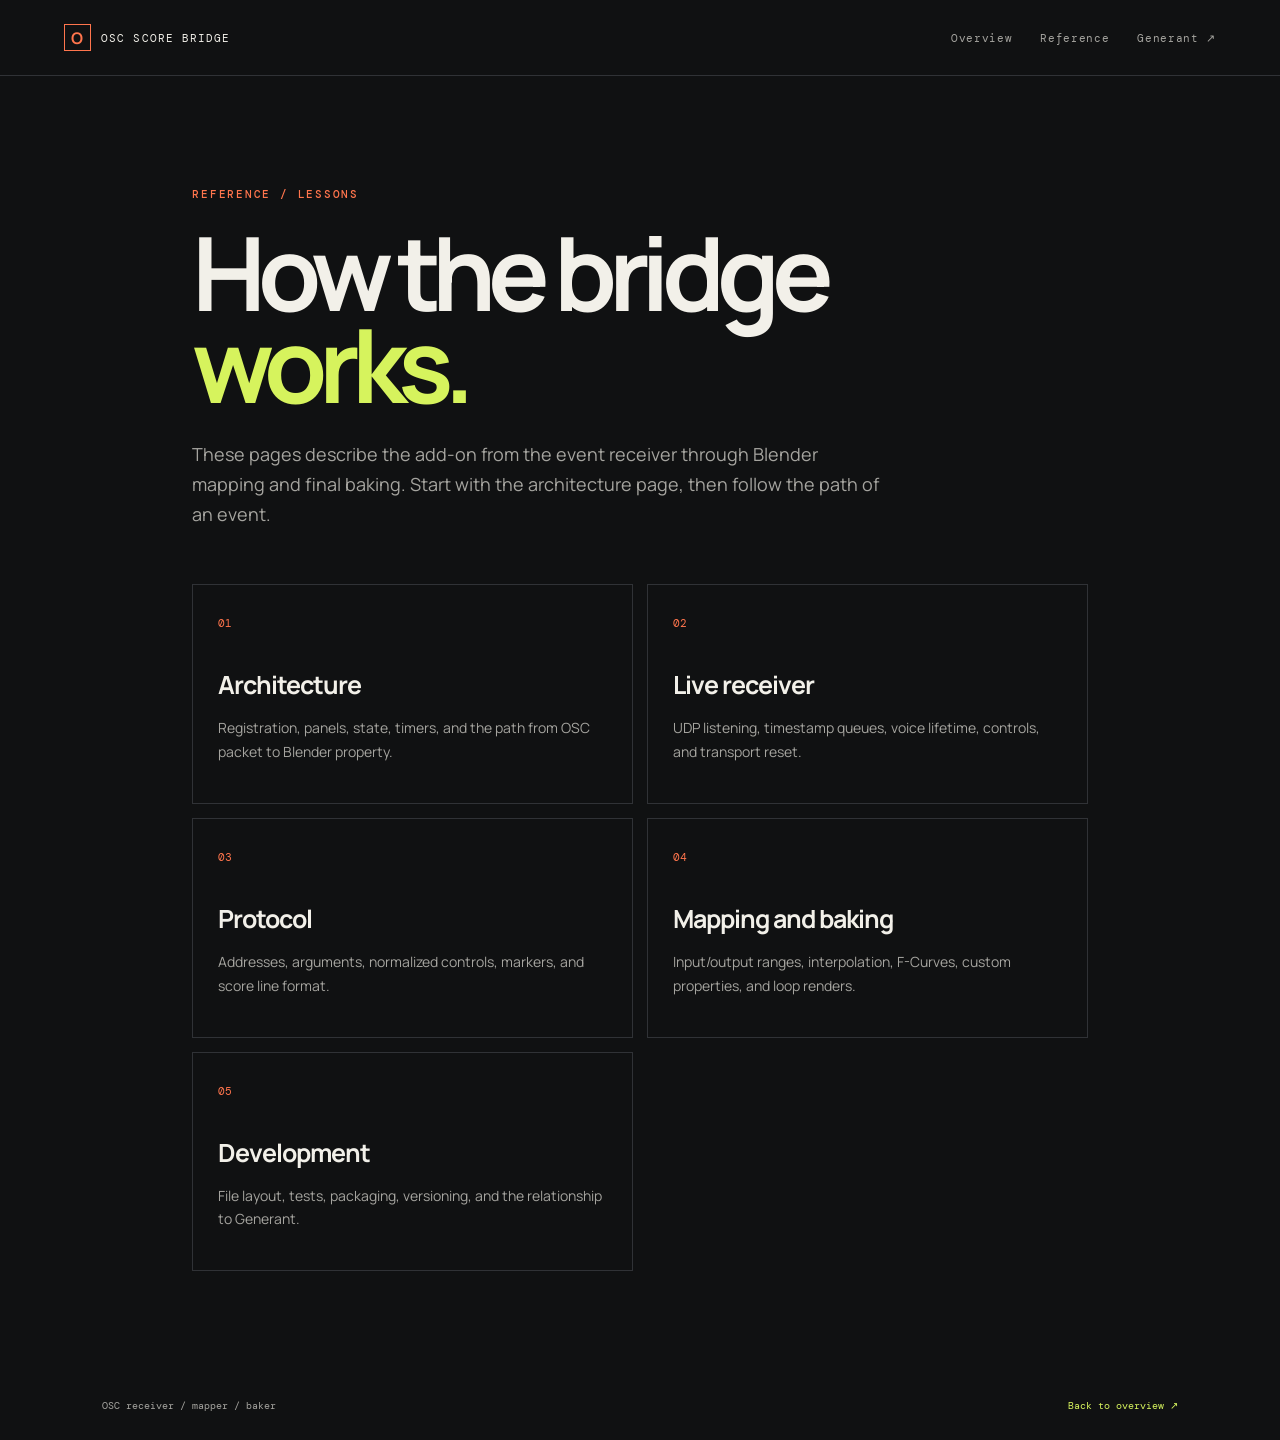
==== docs/reference/index.html @ 331026e8 "Add bridge reference and lessons pages" ====
<!doctype html><html lang="en"><head><meta charset="utf-8"><meta name="viewport" content="width=device-width,initial-scale=1"><title>OSC Score Bridge / Reference</title><link rel="stylesheet" href="../styles.css"><link rel="stylesheet" href="reference.css"></head><body>
<header class="nav"><a class="brand" href="../index.html"><span class="brand-mark">O</span> OSC SCORE BRIDGE</a><nav><a href="../index.html">Overview</a><a href="index.html">Reference</a><a href="https://mxjxn.github.io/Generant/">Generant ↗</a></nav></header>
<main class="reference"><p class="eyebrow">REFERENCE / LESSONS</p><h1>How the bridge<br><em>works.</em></h1><p class="intro">These pages describe the add-on from the event receiver through Blender mapping and final baking. Start with the architecture page, then follow the path of an event.</p><div class="ref-grid"><a href="architecture.html"><span>01</span><h2>Architecture</h2><p>Registration, panels, state, timers, and the path from OSC packet to Blender property.</p></a><a href="live.html"><span>02</span><h2>Live receiver</h2><p>UDP listening, timestamp queues, voice lifetime, controls, and transport reset.</p></a><a href="protocol.html"><span>03</span><h2>Protocol</h2><p>Addresses, arguments, normalized controls, markers, and score line format.</p></a><a href="baking.html"><span>04</span><h2>Mapping and baking</h2><p>Input/output ranges, interpolation, F-Curves, custom properties, and loop renders.</p></a><a href="development.html"><span>05</span><h2>Development</h2><p>File layout, tests, packaging, versioning, and the relationship to Generant.</p></a></div></main><footer><span>OSC receiver / mapper / baker</span><a href="../index.html">Back to overview ↗</a></footer></body></html>
---- docs/styles.css ----
@import url('https://fonts.googleapis.com/css2?family=DM+Mono:wght@400;500&family=Manrope:wght@400;500;600;700;800&display=swap');
:root{--ink:#f2f0e9;--muted:#a5a49f;--bg:#101112;--line:#303236;--acid:#d6f35d;--violet:#8e75ff;--orange:#ff754d}*{box-sizing:border-box}html{scroll-behavior:smooth}body{margin:0;background:var(--bg);color:var(--ink);font-family:Manrope,system-ui,sans-serif}a{color:inherit;text-decoration:none}.nav{height:76px;display:flex;align-items:center;justify-content:space-between;padding:0 5vw;border-bottom:1px solid var(--line);font:11px 'DM Mono',monospace;letter-spacing:.06em}.brand{display:flex;align-items:center;gap:10px;letter-spacing:.1em}.brand-mark{display:grid;place-items:center;width:27px;height:27px;border:1px solid var(--orange);color:var(--orange);font:700 16px Manrope}.nav nav{display:flex;gap:28px;color:var(--muted)}.nav nav a:hover,footer a:hover,.text-link:hover{color:var(--orange)}.nav-cta{color:var(--acid)}.hero{padding:130px 12vw 140px;border-bottom:1px solid var(--line);background:radial-gradient(circle at 78% 42%,#2d1c2b 0,#171719 26%,var(--bg) 65%)}.eyebrow,.kicker{color:var(--orange);font:500 11px 'DM Mono',monospace;letter-spacing:.16em}.hero h1{font-size:clamp(56px,9vw,126px);line-height:.9;letter-spacing:-.08em;margin:25px 0 30px}.hero h1 em{color:var(--acid);font-style:normal}.lede{max-width:650px;color:var(--muted);font-size:19px;line-height:1.6}.actions{display:flex;gap:12px;margin-top:34px}.button{display:inline-flex;padding:14px 18px;border:1px solid var(--line);font:11px 'DM Mono',monospace}.button.primary{background:var(--orange);border-color:var(--orange);color:#1c1110}.button:hover{border-color:var(--orange)}.port{margin-top:70px;color:var(--muted);font:11px 'DM Mono',monospace}.port strong{color:var(--acid);font-weight:400}.section{padding:110px 12vw;border-bottom:1px solid var(--line)}.relation-grid{display:grid;grid-template-columns:1fr 130px 1fr;align-items:stretch;margin-top:28px}.system-card{border:1px solid var(--line);padding:28px;min-height:250px}.system-card.bridge{border-color:#765b4f}.system-card.generant{border-color:#778d48}.system-card span,.number{color:var(--orange);font:11px 'DM Mono',monospace}.system-card h2,.columns h2,.protocol-grid h2,.install-grid h2{font-size:clamp(28px,3vw,44px);letter-spacing:-.06em;line-height:1;margin:44px 0 14px}.system-card p,.columns p,.protocol-grid p,.install-grid p{color:var(--muted);line-height:1.7;font-size:14px}.system-card a,.text-link{display:inline-block;margin-top:18px;color:var(--acid);font:11px 'DM Mono',monospace;border-bottom:1px solid var(--acid);padding-bottom:6px}.connector{display:flex;align-items:center;justify-content:center;gap:9px}.connector i{height:1px;width:30px;background:var(--violet)}.connector b{font:11px 'DM Mono',monospace;color:var(--violet);font-weight:400}.columns{display:grid;grid-template-columns:repeat(3,1fr);gap:18px;margin-top:28px}.columns article{border-top:1px solid var(--line);padding:22px 5px}.columns h2{font-size:30px;margin-top:40px}.protocol{background:#14131a}.protocol-grid,.install-grid{display:grid;grid-template-columns:1fr 1fr;gap:10vw;align-items:center;margin-top:22px}.protocol-grid h2,.install-grid h2{margin-top:0}pre,.code{padding:22px;background:#0b0c0d;border:1px solid var(--line);overflow:auto;color:var(--acid);font:12px/2 'DM Mono',monospace}.code span{color:var(--orange)}footer{display:flex;justify-content:space-between;align-items:center;padding:28px 12vw;color:var(--muted);font:10px 'DM Mono',monospace}footer a{color:var(--acid)}@media(max-width:800px){.nav{padding:0 6vw}.nav nav{display:none}.hero,.section{padding-left:6vw;padding-right:6vw}.hero{padding-top:90px;padding-bottom:90px}.relation-grid,.protocol-grid,.install-grid{grid-template-columns:1fr}.connector{padding:18px 0}.columns{grid-template-columns:1fr}footer{padding:25px 6vw;gap:14px;flex-wrap:wrap}}
---- docs/reference/reference.css ----
.reference{max-width:1100px;margin:0 auto;padding:100px 8vw}.reference h1{font-size:clamp(52px,8vw,104px);line-height:.9;letter-spacing:-.08em;margin:25px 0 30px}.reference h1 em{color:var(--acid);font-style:normal}.reference .intro{max-width:700px;color:var(--muted);font-size:18px;line-height:1.65}.ref-grid{display:grid;grid-template-columns:repeat(2,1fr);gap:14px;margin-top:55px}.ref-grid a{border:1px solid var(--line);padding:25px;min-height:190px}.ref-grid a:hover{border-color:var(--orange)}.ref-grid span,.article .eyebrow{color:var(--orange);font:11px 'DM Mono',monospace}.ref-grid h2{font-size:25px;letter-spacing:-.04em;margin:35px 0 12px}.ref-grid p,.article p,.article li{color:var(--muted);font-size:14px;line-height:1.7}.article{max-width:900px}.article h2{font-size:27px;letter-spacing:-.04em;margin:55px 0 12px}.article strong{color:var(--ink);font-weight:500}.diagram{display:flex;flex-wrap:wrap;align-items:center;gap:10px;margin:35px 0;padding:25px;border:1px solid var(--line);color:var(--acid);font:12px 'DM Mono',monospace}.diagram b{color:var(--orange);font-weight:400}.article table{width:100%;border-collapse:collapse;margin:25px 0;color:var(--muted);font:12px 'DM Mono',monospace}.article th,.article td{border:1px solid var(--line);padding:12px;text-align:left}.article th{color:var(--orange);font-weight:400}.article pre{padding:22px;background:#0b0c0d;border:1px solid var(--line);overflow:auto;color:var(--acid);font:12px/2 'DM Mono',monospace}.next-link{display:inline-block;margin-top:35px;color:var(--acid);font:11px 'DM Mono',monospace;border-bottom:1px solid var(--acid);padding-bottom:7px}footer{padding-left:8vw;padding-right:8vw}@media(max-width:800px){.reference{padding:75px 6vw}.ref-grid{grid-template-columns:1fr}.article table{font-size:10px}.article th,.article td{padding:8px}}
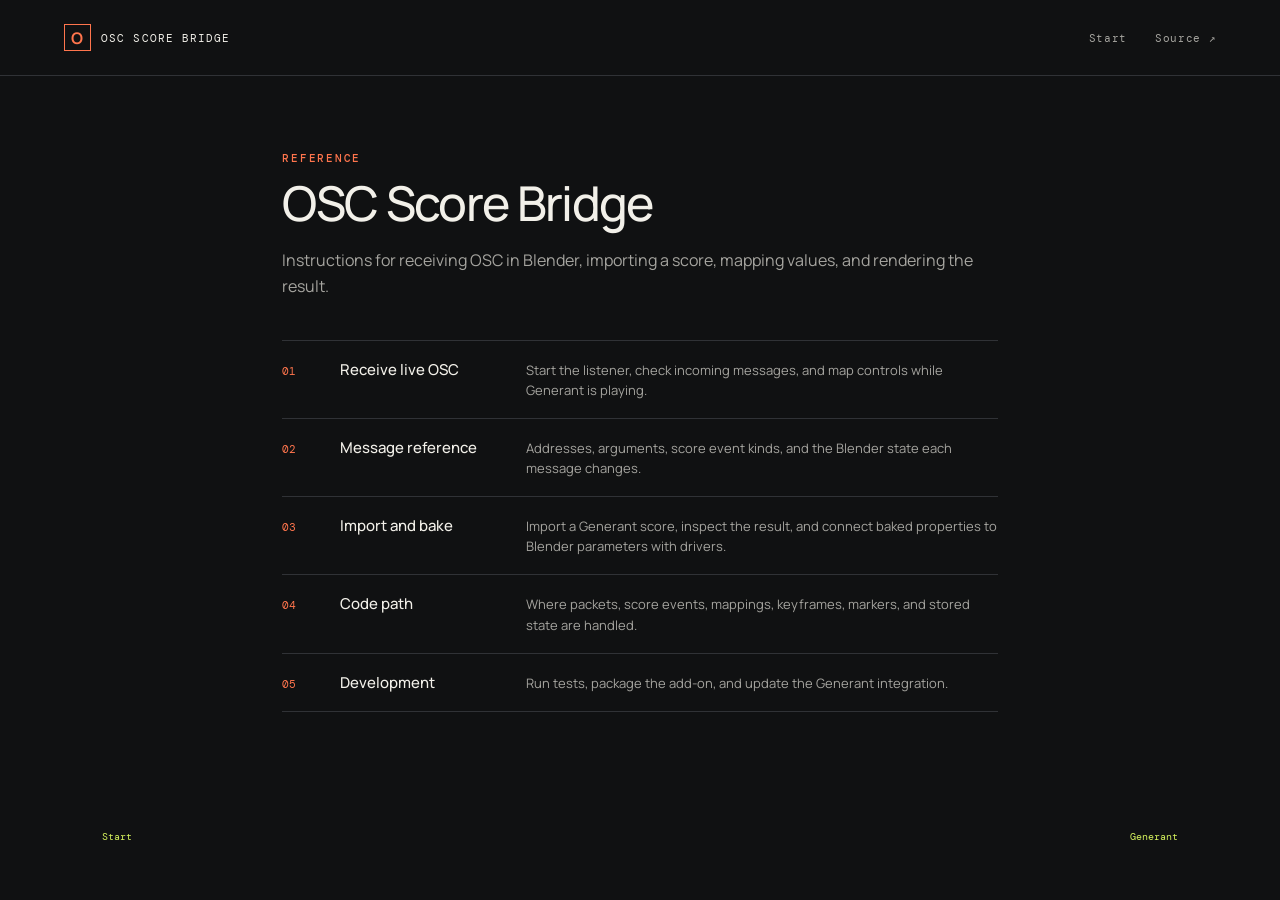
==== commit 1f2499ae: "Rewrite OSC Bridge pages as procedural reference" ====
--- a/docs/reference/index.html
+++ b/docs/reference/index.html
@@ -1,3 +1,11 @@
-<!doctype html><html lang="en"><head><meta charset="utf-8"><meta name="viewport" content="width=device-width,initial-scale=1"><title>OSC Score Bridge / Reference</title><link rel="stylesheet" href="../styles.css"><link rel="stylesheet" href="reference.css"></head><body>
-<header class="nav"><a class="brand" href="../index.html"><span class="brand-mark">O</span> OSC SCORE BRIDGE</a><nav><a href="../index.html">Overview</a><a href="index.html">Reference</a><a href="https://mxjxn.github.io/Generant/">Generant ↗</a></nav></header>
-<main class="reference"><p class="eyebrow">REFERENCE / LESSONS</p><h1>How the bridge<br><em>works.</em></h1><p class="intro">These pages describe the add-on from the event receiver through Blender mapping and final baking. Start with the architecture page, then follow the path of an event.</p><div class="ref-grid"><a href="architecture.html"><span>01</span><h2>Architecture</h2><p>Registration, panels, state, timers, and the path from OSC packet to Blender property.</p></a><a href="live.html"><span>02</span><h2>Live receiver</h2><p>UDP listening, timestamp queues, voice lifetime, controls, and transport reset.</p></a><a href="protocol.html"><span>03</span><h2>Protocol</h2><p>Addresses, arguments, normalized controls, markers, and score line format.</p></a><a href="baking.html"><span>04</span><h2>Mapping and baking</h2><p>Input/output ranges, interpolation, F-Curves, custom properties, and loop renders.</p></a><a href="development.html"><span>05</span><h2>Development</h2><p>File layout, tests, packaging, versioning, and the relationship to Generant.</p></a></div></main><footer><span>OSC receiver / mapper / baker</span><a href="../index.html">Back to overview ↗</a></footer></body></html>
+<!doctype html>
+<html lang="en"><head><meta charset="utf-8"><meta name="viewport" content="width=device-width,initial-scale=1"><title>OSC Score Bridge reference</title><link rel="stylesheet" href="../styles.css"><link rel="stylesheet" href="reference.css"></head>
+<body><header class="nav"><a class="brand" href="../index.html"><span class="brand-mark">O</span> OSC SCORE BRIDGE</a><nav><a href="../index.html">Start</a><a href="https://github.com/mxjxn/osc-score-bridge">Source ↗</a></nav></header>
+<main class="reference"><p class="eyebrow">REFERENCE</p><h1>OSC Score Bridge</h1><p class="intro">Instructions for receiving OSC in Blender, importing a score, mapping values, and rendering the result.</p>
+<div class="ref-list">
+  <a href="live.html"><span>01</span><b>Receive live OSC</b><p>Start the listener, check incoming messages, and map controls while Generant is playing.</p></a>
+  <a href="protocol.html"><span>02</span><b>Message reference</b><p>Addresses, arguments, score event kinds, and the Blender state each message changes.</p></a>
+  <a href="baking.html"><span>03</span><b>Import and bake</b><p>Import a Generant score, inspect the result, and connect baked properties to Blender parameters with drivers.</p></a>
+  <a href="architecture.html"><span>04</span><b>Code path</b><p>Where packets, score events, mappings, keyframes, markers, and stored state are handled.</p></a>
+  <a href="development.html"><span>05</span><b>Development</b><p>Run tests, package the add-on, and update the Generant integration.</p></a>
+</div></main><footer><a href="../index.html">Start</a><a href="https://mxjxn.github.io/Generant/">Generant</a></footer></body></html>
--- a/docs/reference/reference.css
+++ b/docs/reference/reference.css
@@ -1 +1 @@
-.reference{max-width:1100px;margin:0 auto;padding:100px 8vw}.reference h1{font-size:clamp(52px,8vw,104px);line-height:.9;letter-spacing:-.08em;margin:25px 0 30px}.reference h1 em{color:var(--acid);font-style:normal}.reference .intro{max-width:700px;color:var(--muted);font-size:18px;line-height:1.65}.ref-grid{display:grid;grid-template-columns:repeat(2,1fr);gap:14px;margin-top:55px}.ref-grid a{border:1px solid var(--line);padding:25px;min-height:190px}.ref-grid a:hover{border-color:var(--orange)}.ref-grid span,.article .eyebrow{color:var(--orange);font:11px 'DM Mono',monospace}.ref-grid h2{font-size:25px;letter-spacing:-.04em;margin:35px 0 12px}.ref-grid p,.article p,.article li{color:var(--muted);font-size:14px;line-height:1.7}.article{max-width:900px}.article h2{font-size:27px;letter-spacing:-.04em;margin:55px 0 12px}.article strong{color:var(--ink);font-weight:500}.diagram{display:flex;flex-wrap:wrap;align-items:center;gap:10px;margin:35px 0;padding:25px;border:1px solid var(--line);color:var(--acid);font:12px 'DM Mono',monospace}.diagram b{color:var(--orange);font-weight:400}.article table{width:100%;border-collapse:collapse;margin:25px 0;color:var(--muted);font:12px 'DM Mono',monospace}.article th,.article td{border:1px solid var(--line);padding:12px;text-align:left}.article th{color:var(--orange);font-weight:400}.article pre{padding:22px;background:#0b0c0d;border:1px solid var(--line);overflow:auto;color:var(--acid);font:12px/2 'DM Mono',monospace}.next-link{display:inline-block;margin-top:35px;color:var(--acid);font:11px 'DM Mono',monospace;border-bottom:1px solid var(--acid);padding-bottom:7px}footer{padding-left:8vw;padding-right:8vw}@media(max-width:800px){.reference{padding:75px 6vw}.ref-grid{grid-template-columns:1fr}.article table{font-size:10px}.article th,.article td{padding:8px}}
+.reference{max-width:920px;margin:0 auto;padding:64px 8vw 90px}.reference h1{font-size:clamp(32px,5vw,48px);line-height:1.08;letter-spacing:-.035em;margin:12px 0 18px;font-weight:500}.reference .intro{max-width:760px;color:var(--muted);font-size:16px;line-height:1.65}.ref-list{margin-top:40px;border-top:1px solid var(--line)}.ref-list a{display:grid;grid-template-columns:42px 170px 1fr;gap:16px;padding:18px 0;border-bottom:1px solid var(--line);align-items:baseline}.ref-list a:hover{color:var(--orange)}.ref-list span{color:var(--orange);font:11px 'DM Mono',monospace}.ref-list b{font-size:15px;font-weight:500}.ref-list p{margin:0;color:var(--muted);font-size:13px;line-height:1.55}.article{max-width:920px}.article .eyebrow{color:var(--orange);font:11px 'DM Mono',monospace}.article h2{font-size:18px;font-weight:500;letter-spacing:-.015em;margin:42px 0 10px}.article h3{font-size:15px;font-weight:500;margin:28px 0 8px}.article strong{color:var(--ink);font-weight:500}.article p,.article li{color:var(--muted);font-size:14px;line-height:1.7}.article ol,.article ul{padding-left:24px}.article li{margin:7px 0}.article code{color:var(--acid);font:12px 'DM Mono',monospace}.article table{width:100%;border-collapse:collapse;margin:20px 0;color:var(--muted);font:12px/1.55 'DM Mono',monospace}.article th,.article td{border:1px solid var(--line);padding:11px;text-align:left;vertical-align:top}.article th{color:var(--ink);font-weight:500}.article pre{padding:18px;background:#0b0c0d;border:1px solid var(--line);overflow:auto;color:var(--acid);font:12px/1.8 'DM Mono',monospace}.note{border-left:2px solid var(--orange);padding:2px 0 2px 16px;margin:20px 0}.next-link{display:inline-block;margin-top:35px;color:var(--acid);font:11px 'DM Mono',monospace;border-bottom:1px solid var(--acid);padding-bottom:7px}footer{padding-left:8vw;padding-right:8vw}@media(max-width:800px){.reference{padding:48px 6vw 72px}.ref-list a{grid-template-columns:32px 1fr}.ref-list p{grid-column:2}.article table{font-size:10px}.article th,.article td{padding:8px}}
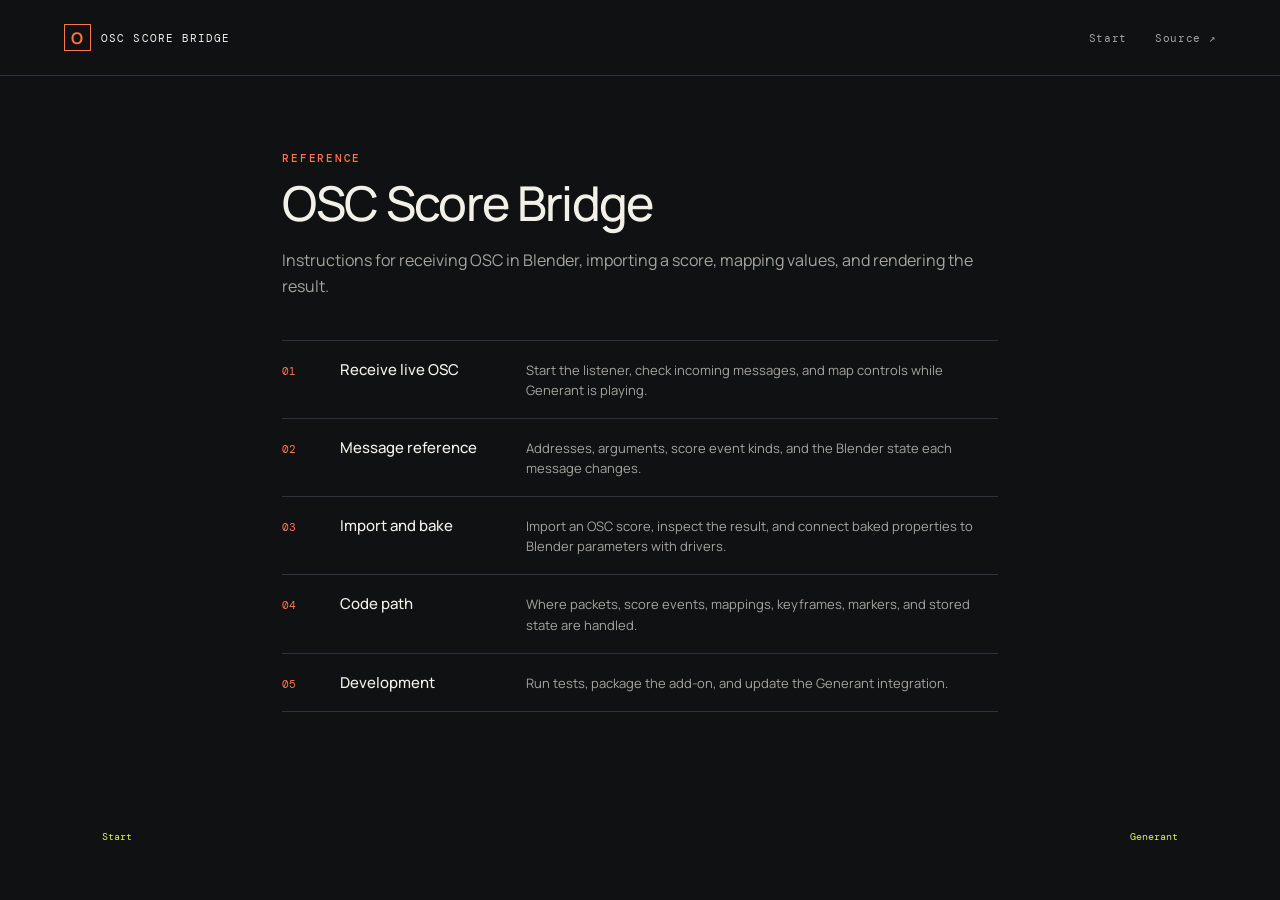
==== commit 40d96336: "Use source-neutral OSC score terminology" ====
--- a/docs/reference/index.html
+++ b/docs/reference/index.html
@@ -5,7 +5,7 @@
 <div class="ref-list">
   <a href="live.html"><span>01</span><b>Receive live OSC</b><p>Start the listener, check incoming messages, and map controls while Generant is playing.</p></a>
   <a href="protocol.html"><span>02</span><b>Message reference</b><p>Addresses, arguments, score event kinds, and the Blender state each message changes.</p></a>
-  <a href="baking.html"><span>03</span><b>Import and bake</b><p>Import a Generant score, inspect the result, and connect baked properties to Blender parameters with drivers.</p></a>
+  <a href="baking.html"><span>03</span><b>Import and bake</b><p>Import an OSC score, inspect the result, and connect baked properties to Blender parameters with drivers.</p></a>
   <a href="architecture.html"><span>04</span><b>Code path</b><p>Where packets, score events, mappings, keyframes, markers, and stored state are handled.</p></a>
   <a href="development.html"><span>05</span><b>Development</b><p>Run tests, package the add-on, and update the Generant integration.</p></a>
 </div></main><footer><a href="../index.html">Start</a><a href="https://mxjxn.github.io/Generant/">Generant</a></footer></body></html>
--- a/docs/reference/reference.css
+++ b/docs/reference/reference.css
@@ -1 +1 @@
-.reference{max-width:920px;margin:0 auto;padding:64px 8vw 90px}.reference h1{font-size:clamp(32px,5vw,48px);line-height:1.08;letter-spacing:-.035em;margin:12px 0 18px;font-weight:500}.reference .intro{max-width:760px;color:var(--muted);font-size:16px;line-height:1.65}.ref-list{margin-top:40px;border-top:1px solid var(--line)}.ref-list a{display:grid;grid-template-columns:42px 170px 1fr;gap:16px;padding:18px 0;border-bottom:1px solid var(--line);align-items:baseline}.ref-list a:hover{color:var(--orange)}.ref-list span{color:var(--orange);font:11px 'DM Mono',monospace}.ref-list b{font-size:15px;font-weight:500}.ref-list p{margin:0;color:var(--muted);font-size:13px;line-height:1.55}.article{max-width:920px}.article .eyebrow{color:var(--orange);font:11px 'DM Mono',monospace}.article h2{font-size:18px;font-weight:500;letter-spacing:-.015em;margin:42px 0 10px}.article h3{font-size:15px;font-weight:500;margin:28px 0 8px}.article strong{color:var(--ink);font-weight:500}.article p,.article li{color:var(--muted);font-size:14px;line-height:1.7}.article ol,.article ul{padding-left:24px}.article li{margin:7px 0}.article code{color:var(--acid);font:12px 'DM Mono',monospace}.article table{width:100%;border-collapse:collapse;margin:20px 0;color:var(--muted);font:12px/1.55 'DM Mono',monospace}.article th,.article td{border:1px solid var(--line);padding:11px;text-align:left;vertical-align:top}.article th{color:var(--ink);font-weight:500}.article pre{padding:18px;background:#0b0c0d;border:1px solid var(--line);overflow:auto;color:var(--acid);font:12px/1.8 'DM Mono',monospace}.note{border-left:2px solid var(--orange);padding:2px 0 2px 16px;margin:20px 0}.next-link{display:inline-block;margin-top:35px;color:var(--acid);font:11px 'DM Mono',monospace;border-bottom:1px solid var(--acid);padding-bottom:7px}footer{padding-left:8vw;padding-right:8vw}@media(max-width:800px){.reference{padding:48px 6vw 72px}.ref-list a{grid-template-columns:32px 1fr}.ref-list p{grid-column:2}.article table{font-size:10px}.article th,.article td{padding:8px}}
+.reference{max-width:920px;margin:0 auto;padding:64px 8vw 90px}.reference h1{font-size:clamp(32px,5vw,48px);line-height:1.08;letter-spacing:-.035em;margin:12px 0 18px;font-weight:500}.reference .intro{max-width:760px;color:var(--muted);font-size:16px;line-height:1.65}.ref-list{margin-top:40px;border-top:1px solid var(--line)}.ref-list a{display:grid;grid-template-columns:42px 170px 1fr;gap:16px;padding:18px 0;border-bottom:1px solid var(--line);align-items:baseline}.ref-list a:hover{color:var(--orange)}.ref-list span{color:var(--orange);font:11px 'DM Mono',monospace}.ref-list b{font-size:15px;font-weight:500}.ref-list p{margin:0;color:var(--muted);font-size:13px;line-height:1.55}.article{max-width:920px}.article .eyebrow{color:var(--orange);font:11px 'DM Mono',monospace}.article h2{font-size:18px;font-weight:500;letter-spacing:-.015em;margin:42px 0 10px}.article h3{font-size:15px;font-weight:500;margin:28px 0 8px}.article strong{color:var(--ink);font-weight:500}.article p,.article li{color:var(--muted);font-size:14px;line-height:1.7}.article ol,.article ul{padding-left:24px}.article li{margin:7px 0}.article code{color:var(--acid);font:12px 'DM Mono',monospace}.article table{width:100%;border-collapse:collapse;margin:20px 0;color:var(--muted);font:12px/1.55 'DM Mono',monospace}.article th,.article td{border:1px solid var(--line);padding:11px;text-align:left;vertical-align:top}.article th{color:var(--ink);font-weight:500}.article pre{padding:18px;background:#0b0c0d;border:1px solid var(--line);overflow:auto;color:var(--acid);font:12px/1.8 'DM Mono',monospace}.note{border-left:2px solid var(--orange);padding:2px 0 2px 16px;margin:20px 0}.front-example{margin:42px 0 54px;padding:0 0 28px;border-top:1px solid var(--line);border-bottom:1px solid var(--line)}.front-example h2{margin-top:22px}.example-flow{display:grid;grid-template-columns:repeat(3,1fr);gap:10px;margin:18px 0 24px}.example-flow>div{border:1px solid var(--line);padding:14px;min-width:0}.example-flow span{color:var(--orange);font:10px 'DM Mono',monospace}.example-flow pre{margin:10px 0;padding:12px;min-height:72px}.example-flow p{margin:0;font-size:12px}.front-example>a,.front-example a{color:var(--acid);border-bottom:1px solid var(--acid);padding-bottom:3px}.next-link{display:inline-block;margin-top:35px;color:var(--acid);font:11px 'DM Mono',monospace;border-bottom:1px solid var(--acid);padding-bottom:7px}footer{padding-left:8vw;padding-right:8vw}@media(max-width:800px){.reference{padding:48px 6vw 72px}.ref-list a{grid-template-columns:32px 1fr}.ref-list p{grid-column:2}.article table{font-size:10px}.article th,.article td{padding:8px}.example-flow{grid-template-columns:1fr}.example-flow pre{min-height:0}}
